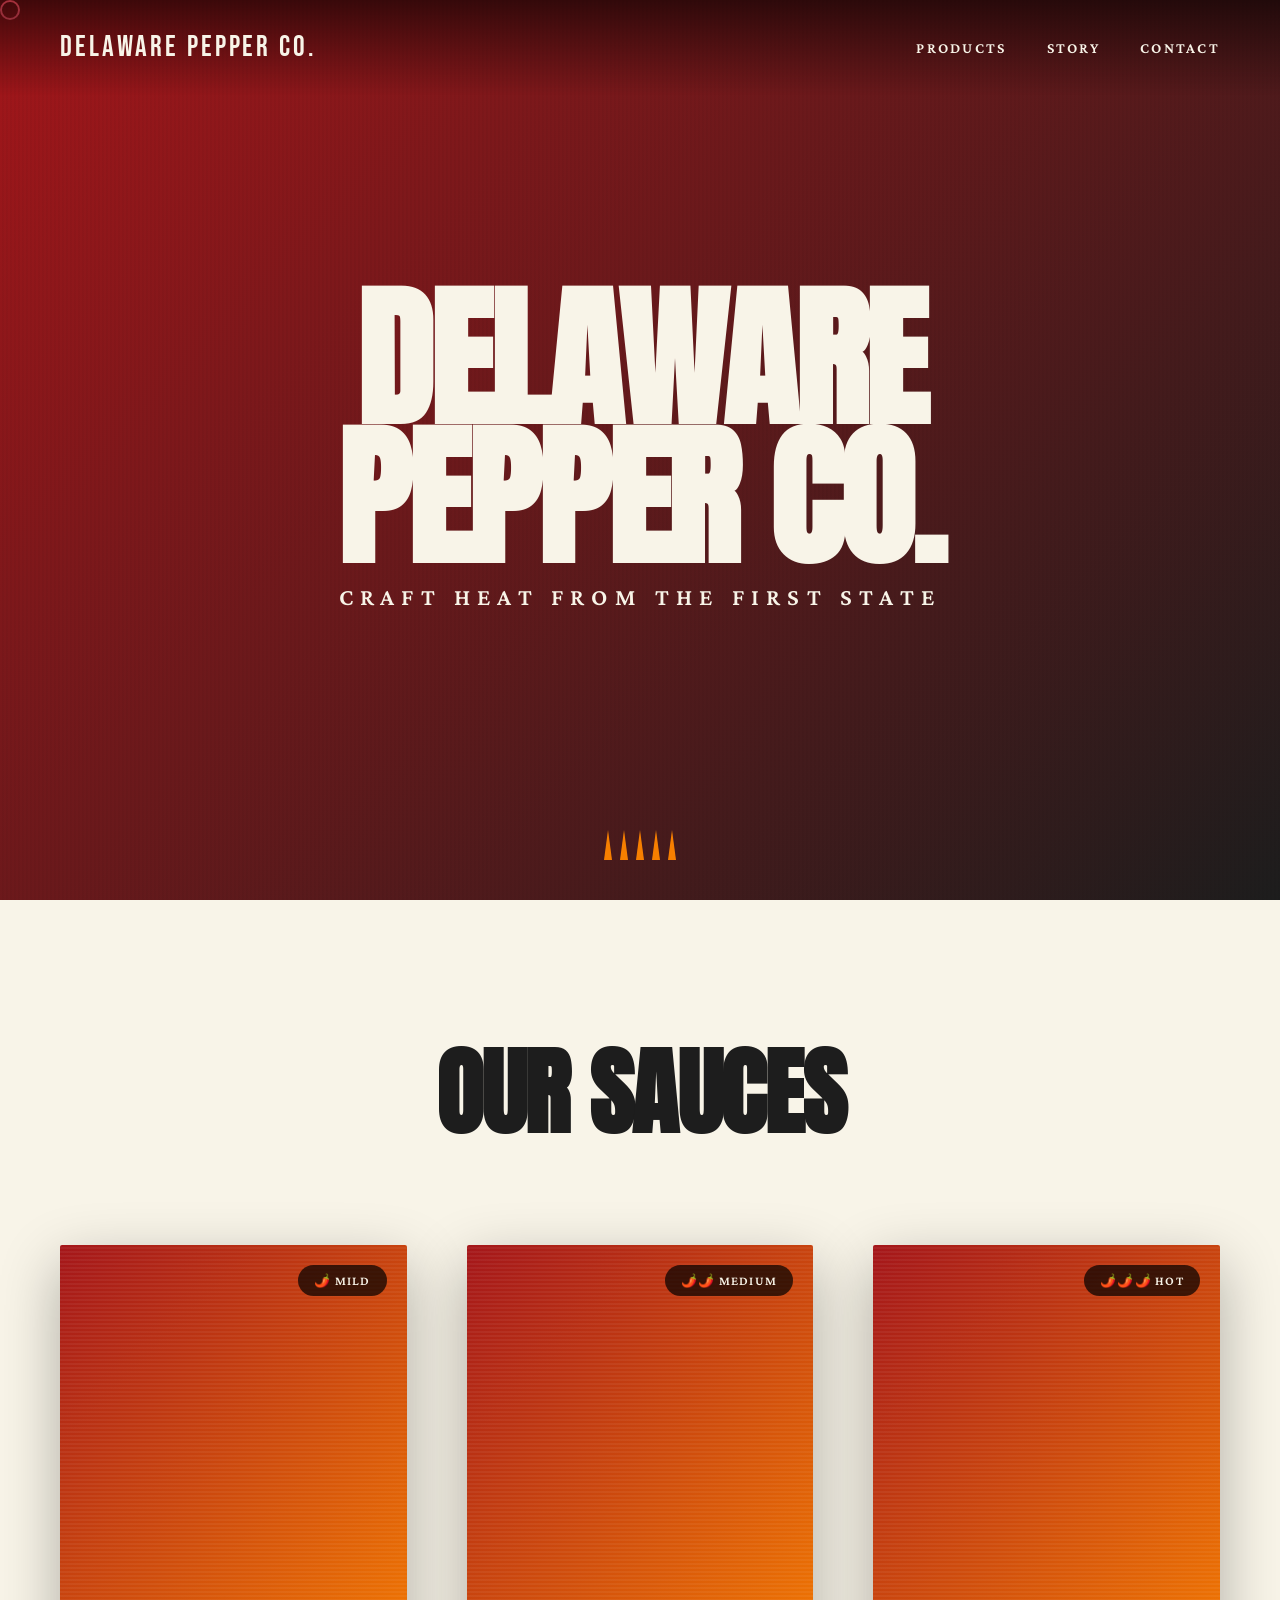
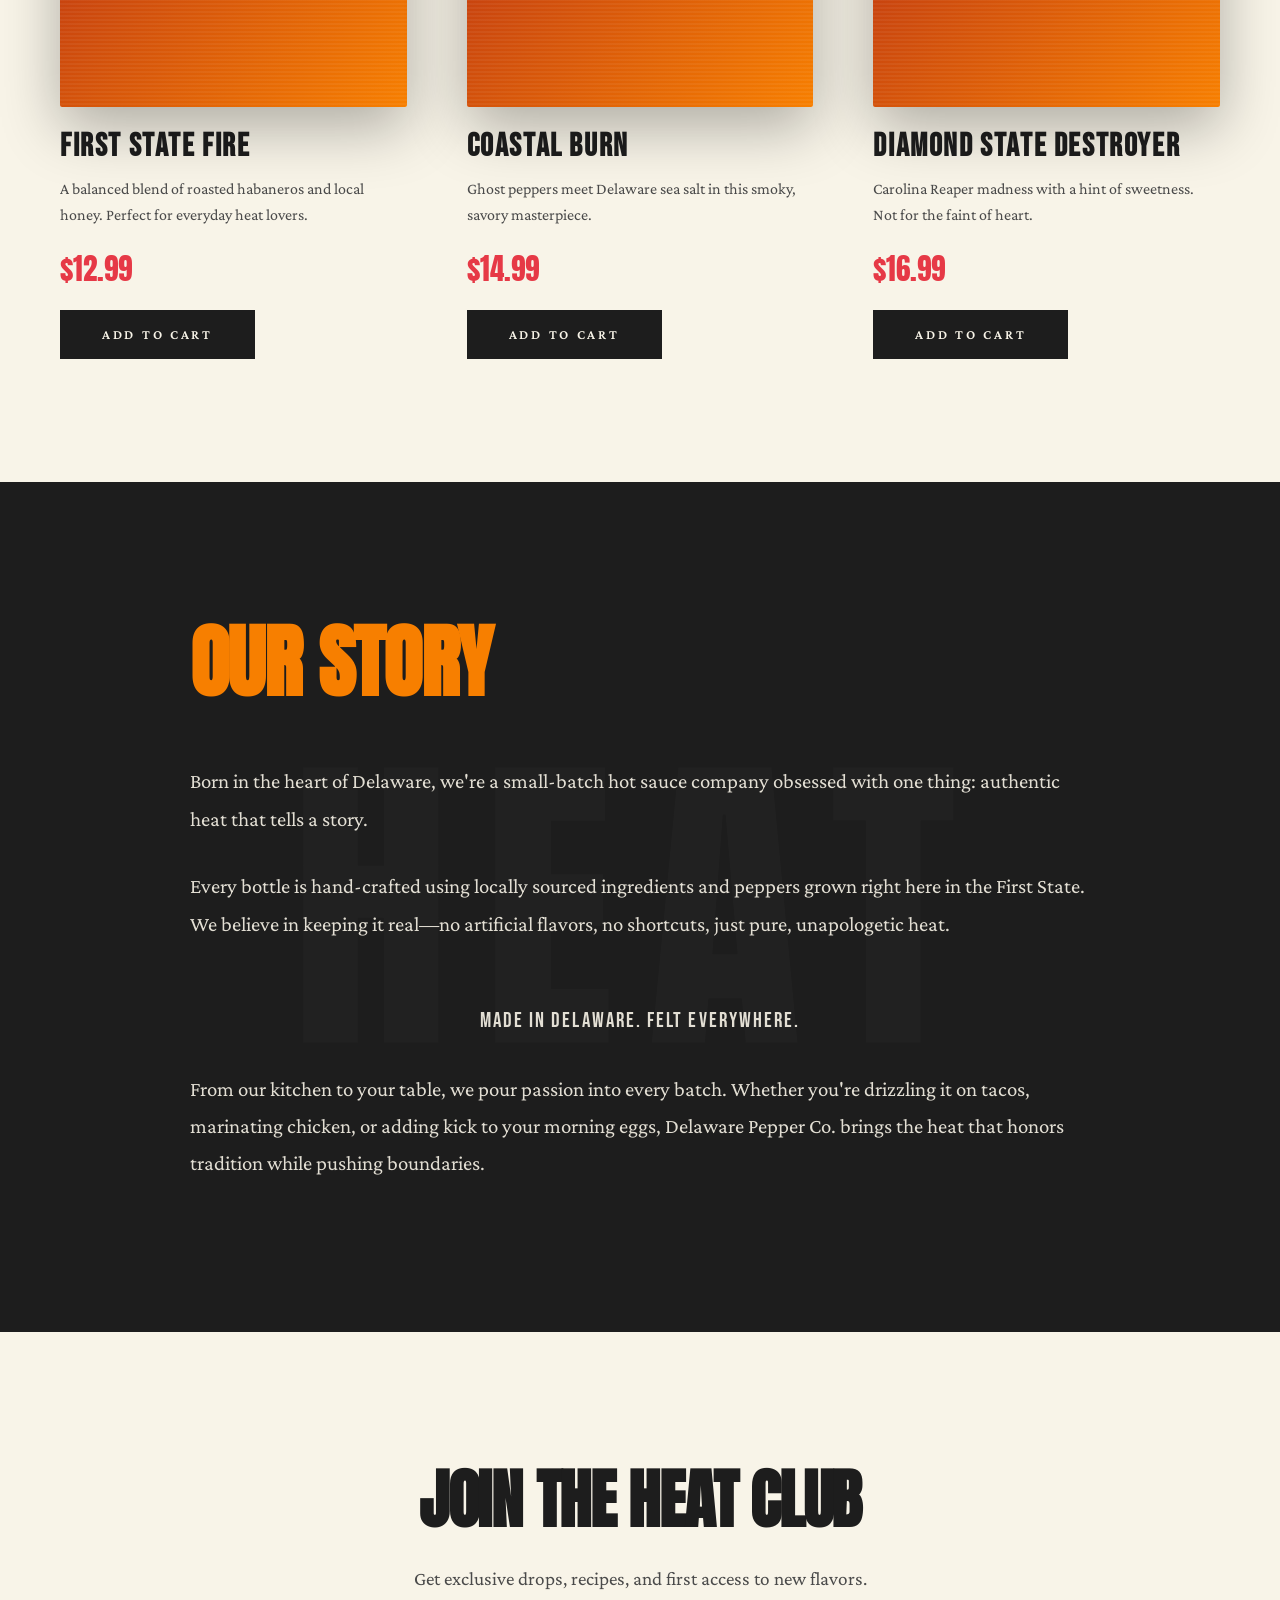
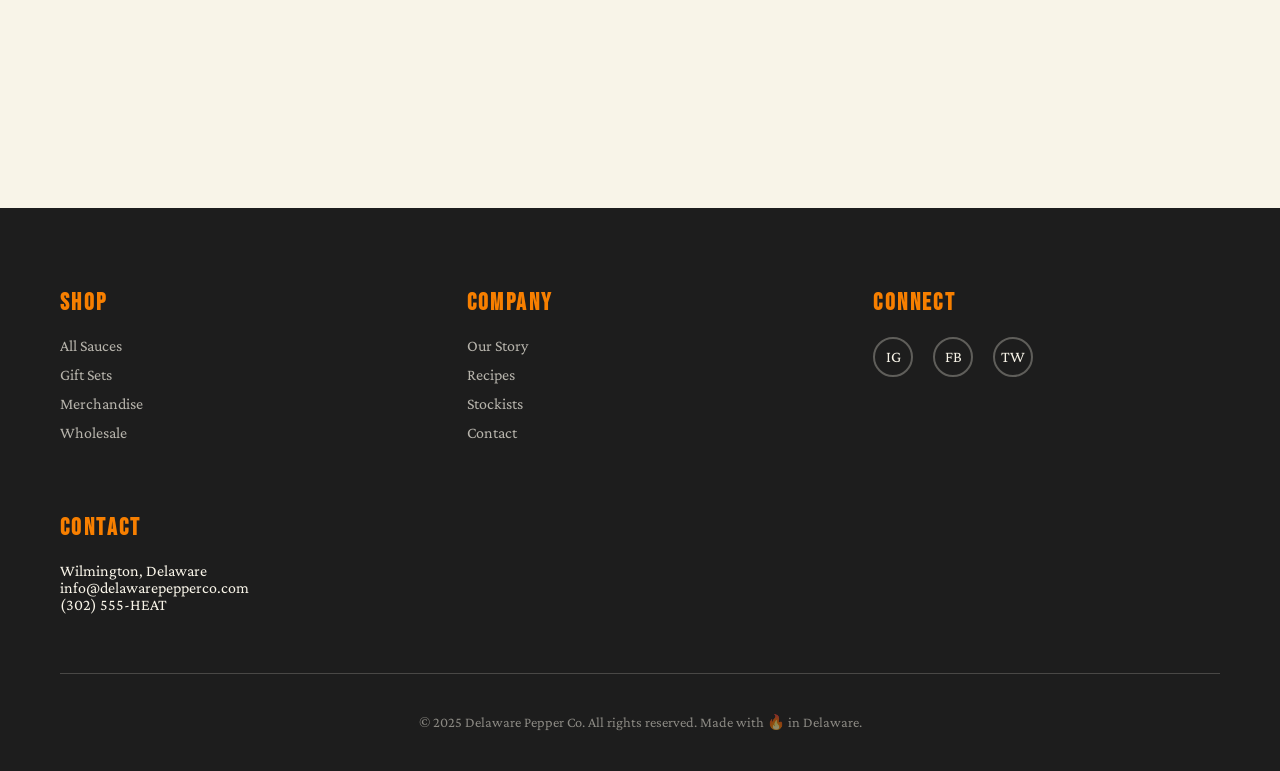
==== delaware-pepper-co.html @ ea8380c6 "Add files via upload" ====
<!DOCTYPE html>
<html lang="en">
<head>
    <meta charset="UTF-8">
    <meta name="viewport" content="width=device-width, initial-scale=1.0">
    <title>Delaware Pepper Co. - Craft Hot Sauce Made in Delaware</title>
    <link href="https://fonts.googleapis.com/css2?family=Bebas+Neue&family=Anton&family=Crimson+Pro:wght@400;600&display=swap" rel="stylesheet">
    <style>
        :root {
            --flame-red: #E63946;
            --deep-red: #A4161A;
            --burnt-orange: #F77F00;
            --cream: #F8F4E8;
            --charcoal: #1D1D1D;
            --smoke: #4A4A4A;
        }

        * {
            margin: 0;
            padding: 0;
            box-sizing: border-box;
        }

        body {
            font-family: 'Crimson Pro', serif;
            background: var(--cream);
            color: var(--charcoal);
            overflow-x: hidden;
        }

        /* Custom Cursor */
        body {
            cursor: none;
        }

        #custom-cursor {
            width: 20px;
            height: 20px;
            border: 2px solid var(--flame-red);
            border-radius: 50%;
            position: fixed;
            pointer-events: none;
            z-index: 9999;
            transition: transform 0.15s ease, opacity 0.3s ease;
            mix-blend-mode: difference;
        }

        #custom-cursor.hover {
            transform: scale(2);
            background: var(--flame-red);
            opacity: 0.3;
        }

        /* Hero Section */
        .hero {
            height: 100vh;
            position: relative;
            display: flex;
            align-items: center;
            justify-content: center;
            overflow: hidden;
            background: linear-gradient(135deg, var(--deep-red) 0%, var(--charcoal) 100%);
        }

        .hero::before {
            content: '';
            position: absolute;
            top: 0;
            left: 0;
            right: 0;
            bottom: 0;
            background: 
                repeating-linear-gradient(
                    90deg,
                    transparent,
                    transparent 2px,
                    rgba(0,0,0,0.03) 2px,
                    rgba(0,0,0,0.03) 4px
                );
            pointer-events: none;
            animation: grain 8s steps(10) infinite;
        }

        @keyframes grain {
            0%, 100% { transform: translate(0, 0); }
            10% { transform: translate(-5%, -5%); }
            20% { transform: translate(-10%, 5%); }
            30% { transform: translate(5%, -10%); }
            40% { transform: translate(-5%, 15%); }
            50% { transform: translate(-10%, 5%); }
            60% { transform: translate(15%, 0); }
            70% { transform: translate(0, 10%); }
            80% { transform: translate(-15%, 0); }
            90% { transform: translate(10%, 5%); }
        }

        .hero-content {
            text-align: center;
            z-index: 2;
            animation: fadeInUp 1s ease-out;
        }

        @keyframes fadeInUp {
            from {
                opacity: 0;
                transform: translateY(40px);
            }
            to {
                opacity: 1;
                transform: translateY(0);
            }
        }

        .hero h1 {
            font-family: 'Anton', sans-serif;
            font-size: clamp(3rem, 12vw, 10rem);
            color: var(--cream);
            letter-spacing: -0.02em;
            line-height: 0.9;
            margin-bottom: 1rem;
            text-transform: uppercase;
            animation: flicker 3s infinite alternate;
        }

        @keyframes flicker {
            0%, 100% { text-shadow: 0 0 20px var(--flame-red), 0 0 40px var(--flame-red); }
            50% { text-shadow: 0 0 10px var(--flame-red), 0 0 20px var(--flame-red); }
        }

        .hero .tagline {
            font-size: clamp(1rem, 2.5vw, 1.5rem);
            color: var(--cream);
            font-weight: 600;
            letter-spacing: 0.3em;
            text-transform: uppercase;
            animation: fadeInUp 1s ease-out 0.3s backwards;
        }

        .heat-indicator {
            position: absolute;
            bottom: 40px;
            left: 50%;
            transform: translateX(-50%);
            display: flex;
            gap: 8px;
            animation: fadeInUp 1s ease-out 0.6s backwards;
        }

        .flame {
            width: 8px;
            height: 30px;
            background: var(--burnt-orange);
            clip-path: polygon(50% 0%, 0% 100%, 100% 100%);
            animation: burn 1.5s infinite alternate;
        }

        .flame:nth-child(2) { animation-delay: 0.2s; }
        .flame:nth-child(3) { animation-delay: 0.4s; }
        .flame:nth-child(4) { animation-delay: 0.6s; }
        .flame:nth-child(5) { animation-delay: 0.8s; }

        @keyframes burn {
            0% { 
                transform: scaleY(1);
                opacity: 0.8;
            }
            100% { 
                transform: scaleY(1.3);
                opacity: 1;
            }
        }

        /* Navigation */
        nav {
            position: fixed;
            top: 0;
            width: 100%;
            z-index: 1000;
            padding: 30px 60px;
            display: flex;
            justify-content: space-between;
            align-items: center;
            background: linear-gradient(180deg, rgba(0,0,0,0.6) 0%, transparent 100%);
        }

        .logo {
            font-family: 'Bebas Neue', sans-serif;
            font-size: 1.8rem;
            color: var(--cream);
            letter-spacing: 0.1em;
        }

        .nav-links {
            display: flex;
            gap: 40px;
            list-style: none;
        }

        .nav-links a {
            color: var(--cream);
            text-decoration: none;
            font-size: 0.95rem;
            letter-spacing: 0.15em;
            text-transform: uppercase;
            font-weight: 600;
            position: relative;
            transition: color 0.3s ease;
        }

        .nav-links a::after {
            content: '';
            position: absolute;
            bottom: -5px;
            left: 0;
            width: 0;
            height: 2px;
            background: var(--flame-red);
            transition: width 0.3s ease;
        }

        .nav-links a:hover::after {
            width: 100%;
        }

        /* Products Section */
        .products {
            padding: 120px 60px;
            background: var(--cream);
        }

        .section-title {
            font-family: 'Anton', sans-serif;
            font-size: clamp(3rem, 8vw, 6rem);
            color: var(--charcoal);
            text-align: center;
            margin-bottom: 80px;
            text-transform: uppercase;
            letter-spacing: -0.02em;
        }

        .product-grid {
            display: grid;
            grid-template-columns: repeat(auto-fit, minmax(300px, 1fr));
            gap: 60px;
            max-width: 1400px;
            margin: 0 auto;
        }

        .product-card {
            position: relative;
            transition: transform 0.4s cubic-bezier(0.34, 1.56, 0.64, 1);
        }

        .product-card:hover {
            transform: translateY(-10px) rotate(-2deg);
        }

        .product-card:nth-child(even):hover {
            transform: translateY(-10px) rotate(2deg);
        }

        .product-image {
            width: 100%;
            aspect-ratio: 3/4;
            background: linear-gradient(135deg, var(--deep-red), var(--burnt-orange));
            border-radius: 2px;
            margin-bottom: 20px;
            position: relative;
            overflow: hidden;
            box-shadow: 0 20px 60px rgba(0,0,0,0.3);
        }

        .product-image::before {
            content: '';
            position: absolute;
            top: 0;
            left: 0;
            right: 0;
            bottom: 0;
            background: 
                repeating-linear-gradient(
                    0deg,
                    transparent,
                    transparent 2px,
                    rgba(255,255,255,0.05) 2px,
                    rgba(255,255,255,0.05) 4px
                );
        }

        .product-heat {
            position: absolute;
            top: 20px;
            right: 20px;
            background: rgba(0,0,0,0.7);
            padding: 8px 16px;
            border-radius: 20px;
            color: var(--cream);
            font-size: 0.8rem;
            letter-spacing: 0.1em;
            text-transform: uppercase;
            font-weight: 600;
        }

        .product-name {
            font-family: 'Bebas Neue', sans-serif;
            font-size: 2rem;
            color: var(--charcoal);
            margin-bottom: 10px;
            letter-spacing: 0.05em;
        }

        .product-desc {
            color: var(--smoke);
            line-height: 1.6;
            margin-bottom: 20px;
        }

        .product-price {
            font-family: 'Anton', sans-serif;
            font-size: 1.8rem;
            color: var(--flame-red);
            margin-bottom: 20px;
        }

        .btn {
            display: inline-block;
            padding: 15px 40px;
            background: var(--charcoal);
            color: var(--cream);
            text-decoration: none;
            text-transform: uppercase;
            letter-spacing: 0.2em;
            font-weight: 600;
            font-size: 0.85rem;
            border: 2px solid var(--charcoal);
            transition: all 0.3s ease;
            position: relative;
            overflow: hidden;
        }

        .btn::before {
            content: '';
            position: absolute;
            top: 0;
            left: -100%;
            width: 100%;
            height: 100%;
            background: var(--flame-red);
            transition: left 0.3s ease;
            z-index: -1;
        }

        .btn:hover::before {
            left: 0;
        }

        .btn:hover {
            border-color: var(--flame-red);
        }

        /* Story Section */
        .story {
            padding: 120px 60px;
            background: var(--charcoal);
            color: var(--cream);
            position: relative;
            overflow: hidden;
        }

        .story::before {
            content: 'HEAT';
            position: absolute;
            top: 50%;
            left: 50%;
            transform: translate(-50%, -50%);
            font-family: 'Anton', sans-serif;
            font-size: 25vw;
            color: rgba(255,255,255,0.02);
            z-index: 0;
            letter-spacing: 0.1em;
        }

        .story-content {
            max-width: 900px;
            margin: 0 auto;
            position: relative;
            z-index: 1;
        }

        .story h2 {
            font-family: 'Anton', sans-serif;
            font-size: clamp(3rem, 8vw, 5rem);
            margin-bottom: 40px;
            text-transform: uppercase;
            letter-spacing: -0.02em;
            color: var(--burnt-orange);
        }

        .story p {
            font-size: 1.3rem;
            line-height: 1.8;
            margin-bottom: 30px;
            color: rgba(248,244,232,0.9);
        }

        .story-highlight {
            font-family: 'Bebas Neue', sans-serif;
            font-size: 2rem;
            color: var(--flame-red);
            letter-spacing: 0.1em;
            margin: 60px 0;
            text-align: center;
        }

        /* Newsletter Section */
        .newsletter {
            padding: 120px 60px;
            background: var(--cream);
            text-align: center;
        }

        .newsletter h2 {
            font-family: 'Anton', sans-serif;
            font-size: clamp(2.5rem, 6vw, 4rem);
            margin-bottom: 20px;
            text-transform: uppercase;
            letter-spacing: -0.02em;
        }

        .newsletter p {
            font-size: 1.2rem;
            color: var(--smoke);
            margin-bottom: 40px;
            max-width: 600px;
            margin-left: auto;
            margin-right: auto;
        }

        .newsletter-form {
            display: flex;
            gap: 20px;
            max-width: 600px;
            margin: 0 auto;
        }

        .newsletter-form input {
            flex: 1;
            padding: 18px 30px;
            border: 3px solid var(--charcoal);
            background: white;
            font-family: 'Crimson Pro', serif;
            font-size: 1rem;
            color: var(--charcoal);
            outline: none;
            transition: border-color 0.3s ease;
        }

        .newsletter-form input:focus {
            border-color: var(--flame-red);
        }

        .newsletter-form button {
            padding: 18px 50px;
            background: var(--flame-red);
            color: white;
            border: 3px solid var(--flame-red);
            font-family: 'Crimson Pro', serif;
            font-size: 1rem;
            font-weight: 600;
            text-transform: uppercase;
            letter-spacing: 0.2em;
            cursor: pointer;
            transition: all 0.3s ease;
        }

        .newsletter-form button:hover {
            background: var(--deep-red);
            border-color: var(--deep-red);
            transform: translateY(-2px);
        }

        /* Footer */
        footer {
            padding: 80px 60px 40px;
            background: var(--charcoal);
            color: var(--cream);
        }

        .footer-content {
            max-width: 1400px;
            margin: 0 auto;
            display: grid;
            grid-template-columns: repeat(auto-fit, minmax(250px, 1fr));
            gap: 60px;
            margin-bottom: 60px;
        }

        .footer-section h3 {
            font-family: 'Bebas Neue', sans-serif;
            font-size: 1.5rem;
            margin-bottom: 20px;
            letter-spacing: 0.1em;
            color: var(--burnt-orange);
        }

        .footer-section ul {
            list-style: none;
        }

        .footer-section ul li {
            margin-bottom: 12px;
        }

        .footer-section a {
            color: rgba(248,244,232,0.7);
            text-decoration: none;
            transition: color 0.3s ease;
        }

        .footer-section a:hover {
            color: var(--flame-red);
        }

        .footer-bottom {
            text-align: center;
            padding-top: 40px;
            border-top: 1px solid rgba(248,244,232,0.2);
            color: rgba(248,244,232,0.5);
            font-size: 0.9rem;
        }

        .social-links {
            display: flex;
            gap: 20px;
            margin-top: 20px;
        }

        .social-links a {
            width: 40px;
            height: 40px;
            border: 2px solid rgba(248,244,232,0.3);
            border-radius: 50%;
            display: flex;
            align-items: center;
            justify-content: center;
            color: var(--cream);
            text-decoration: none;
            transition: all 0.3s ease;
        }

        .social-links a:hover {
            border-color: var(--flame-red);
            background: var(--flame-red);
            transform: translateY(-3px);
        }

        /* Responsive */
        @media (max-width: 768px) {
            nav {
                padding: 20px 30px;
            }

            .nav-links {
                gap: 20px;
            }

            .products,
            .story,
            .newsletter,
            footer {
                padding: 80px 30px;
            }

            .newsletter-form {
                flex-direction: column;
            }

            body {
                cursor: auto;
            }

            #custom-cursor {
                display: none;
            }
        }

        /* Scroll Animations */
        [data-animate] {
            opacity: 0;
            transform: translateY(40px);
            transition: opacity 0.8s ease, transform 0.8s ease;
        }

        [data-animate].animated {
            opacity: 1;
            transform: translateY(0);
        }
    </style>
</head>
<body>
    <div id="custom-cursor"></div>

    <nav>
        <div class="logo">DELAWARE PEPPER CO.</div>
        <ul class="nav-links">
            <li><a href="#products">Products</a></li>
            <li><a href="#story">Story</a></li>
            <li><a href="#contact">Contact</a></li>
        </ul>
    </nav>

    <section class="hero">
        <div class="hero-content">
            <h1>DELAWARE<br>PEPPER CO.</h1>
            <p class="tagline">Craft Heat From The First State</p>
        </div>
        <div class="heat-indicator">
            <div class="flame"></div>
            <div class="flame"></div>
            <div class="flame"></div>
            <div class="flame"></div>
            <div class="flame"></div>
        </div>
    </section>

    <section class="products" id="products">
        <h2 class="section-title" data-animate>Our Sauces</h2>
        <div class="product-grid">
            <div class="product-card" data-animate>
                <div class="product-image">
                    <span class="product-heat">🌶️ Mild</span>
                </div>
                <h3 class="product-name">First State Fire</h3>
                <p class="product-desc">A balanced blend of roasted habaneros and local honey. Perfect for everyday heat lovers.</p>
                <p class="product-price">$12.99</p>
                <a href="#" class="btn">Add to Cart</a>
            </div>

            <div class="product-card" data-animate>
                <div class="product-image">
                    <span class="product-heat">🌶️🌶️ Medium</span>
                </div>
                <h3 class="product-name">Coastal Burn</h3>
                <p class="product-desc">Ghost peppers meet Delaware sea salt in this smoky, savory masterpiece.</p>
                <p class="product-price">$14.99</p>
                <a href="#" class="btn">Add to Cart</a>
            </div>

            <div class="product-card" data-animate>
                <div class="product-image">
                    <span class="product-heat">🌶️🌶️🌶️ Hot</span>
                </div>
                <h3 class="product-name">Diamond State Destroyer</h3>
                <p class="product-desc">Carolina Reaper madness with a hint of sweetness. Not for the faint of heart.</p>
                <p class="product-price">$16.99</p>
                <a href="#" class="btn">Add to Cart</a>
            </div>
        </div>
    </section>

    <section class="story" id="story">
        <div class="story-content">
            <h2 data-animate>Our Story</h2>
            <p data-animate>Born in the heart of Delaware, we're a small-batch hot sauce company obsessed with one thing: authentic heat that tells a story.</p>
            <p data-animate>Every bottle is hand-crafted using locally sourced ingredients and peppers grown right here in the First State. We believe in keeping it real—no artificial flavors, no shortcuts, just pure, unapologetic heat.</p>
            <p class="story-highlight" data-animate>Made in Delaware. Felt Everywhere.</p>
            <p data-animate>From our kitchen to your table, we pour passion into every batch. Whether you're drizzling it on tacos, marinating chicken, or adding kick to your morning eggs, Delaware Pepper Co. brings the heat that honors tradition while pushing boundaries.</p>
        </div>
    </section>

    <section class="newsletter" id="contact">
        <h2 data-animate>Join The Heat Club</h2>
        <p data-animate>Get exclusive drops, recipes, and first access to new flavors.</p>
        <form class="newsletter-form" data-animate>
            <input type="email" placeholder="Your email address" required>
            <button type="submit">Subscribe</button>
        </form>
    </section>

    <footer>
        <div class="footer-content">
            <div class="footer-section">
                <h3>Shop</h3>
                <ul>
                    <li><a href="#">All Sauces</a></li>
                    <li><a href="#">Gift Sets</a></li>
                    <li><a href="#">Merchandise</a></li>
                    <li><a href="#">Wholesale</a></li>
                </ul>
            </div>
            <div class="footer-section">
                <h3>Company</h3>
                <ul>
                    <li><a href="#">Our Story</a></li>
                    <li><a href="#">Recipes</a></li>
                    <li><a href="#">Stockists</a></li>
                    <li><a href="#">Contact</a></li>
                </ul>
            </div>
            <div class="footer-section">
                <h3>Connect</h3>
                <div class="social-links">
                    <a href="#">IG</a>
                    <a href="#">FB</a>
                    <a href="#">TW</a>
                </div>
            </div>
            <div class="footer-section">
                <h3>Contact</h3>
                <p>Wilmington, Delaware<br>info@delawarepepperco.com<br>(302) 555-HEAT</p>
            </div>
        </div>
        <div class="footer-bottom">
            <p>&copy; 2025 Delaware Pepper Co. All rights reserved. Made with 🔥 in Delaware.</p>
        </div>
    </footer>

    <script>
        // Custom Cursor
        const cursor = document.getElementById('custom-cursor');
        const links = document.querySelectorAll('a, button');

        document.addEventListener('mousemove', (e) => {
            cursor.style.left = e.clientX + 'px';
            cursor.style.top = e.clientY + 'px';
        });

        links.forEach(link => {
            link.addEventListener('mouseenter', () => cursor.classList.add('hover'));
            link.addEventListener('mouseleave', () => cursor.classList.remove('hover'));
        });

        // Scroll Animations
        const animateOnScroll = () => {
            const elements = document.querySelectorAll('[data-animate]');
            elements.forEach((element, index) => {
                const elementTop = element.getBoundingClientRect().top;
                const windowHeight = window.innerHeight;
                
                if (elementTop < windowHeight - 100) {
                    setTimeout(() => {
                        element.classList.add('animated');
                    }, index * 100);
                }
            });
        };

        window.addEventListener('scroll', animateOnScroll);
        animateOnScroll(); // Initial check

        // Newsletter Form
        document.querySelector('.newsletter-form').addEventListener('submit', (e) => {
            e.preventDefault();
            alert('Thanks for joining the Heat Club! 🔥');
            e.target.reset();
        });

        // Smooth Scroll
        document.querySelectorAll('a[href^="#"]').forEach(anchor => {
            anchor.addEventListener('click', function (e) {
                e.preventDefault();
                const target = document.querySelector(this.getAttribute('href'));
                if (target) {
                    target.scrollIntoView({ behavior: 'smooth', block: 'start' });
                }
            });
        });
    </script>
</body>
</html>
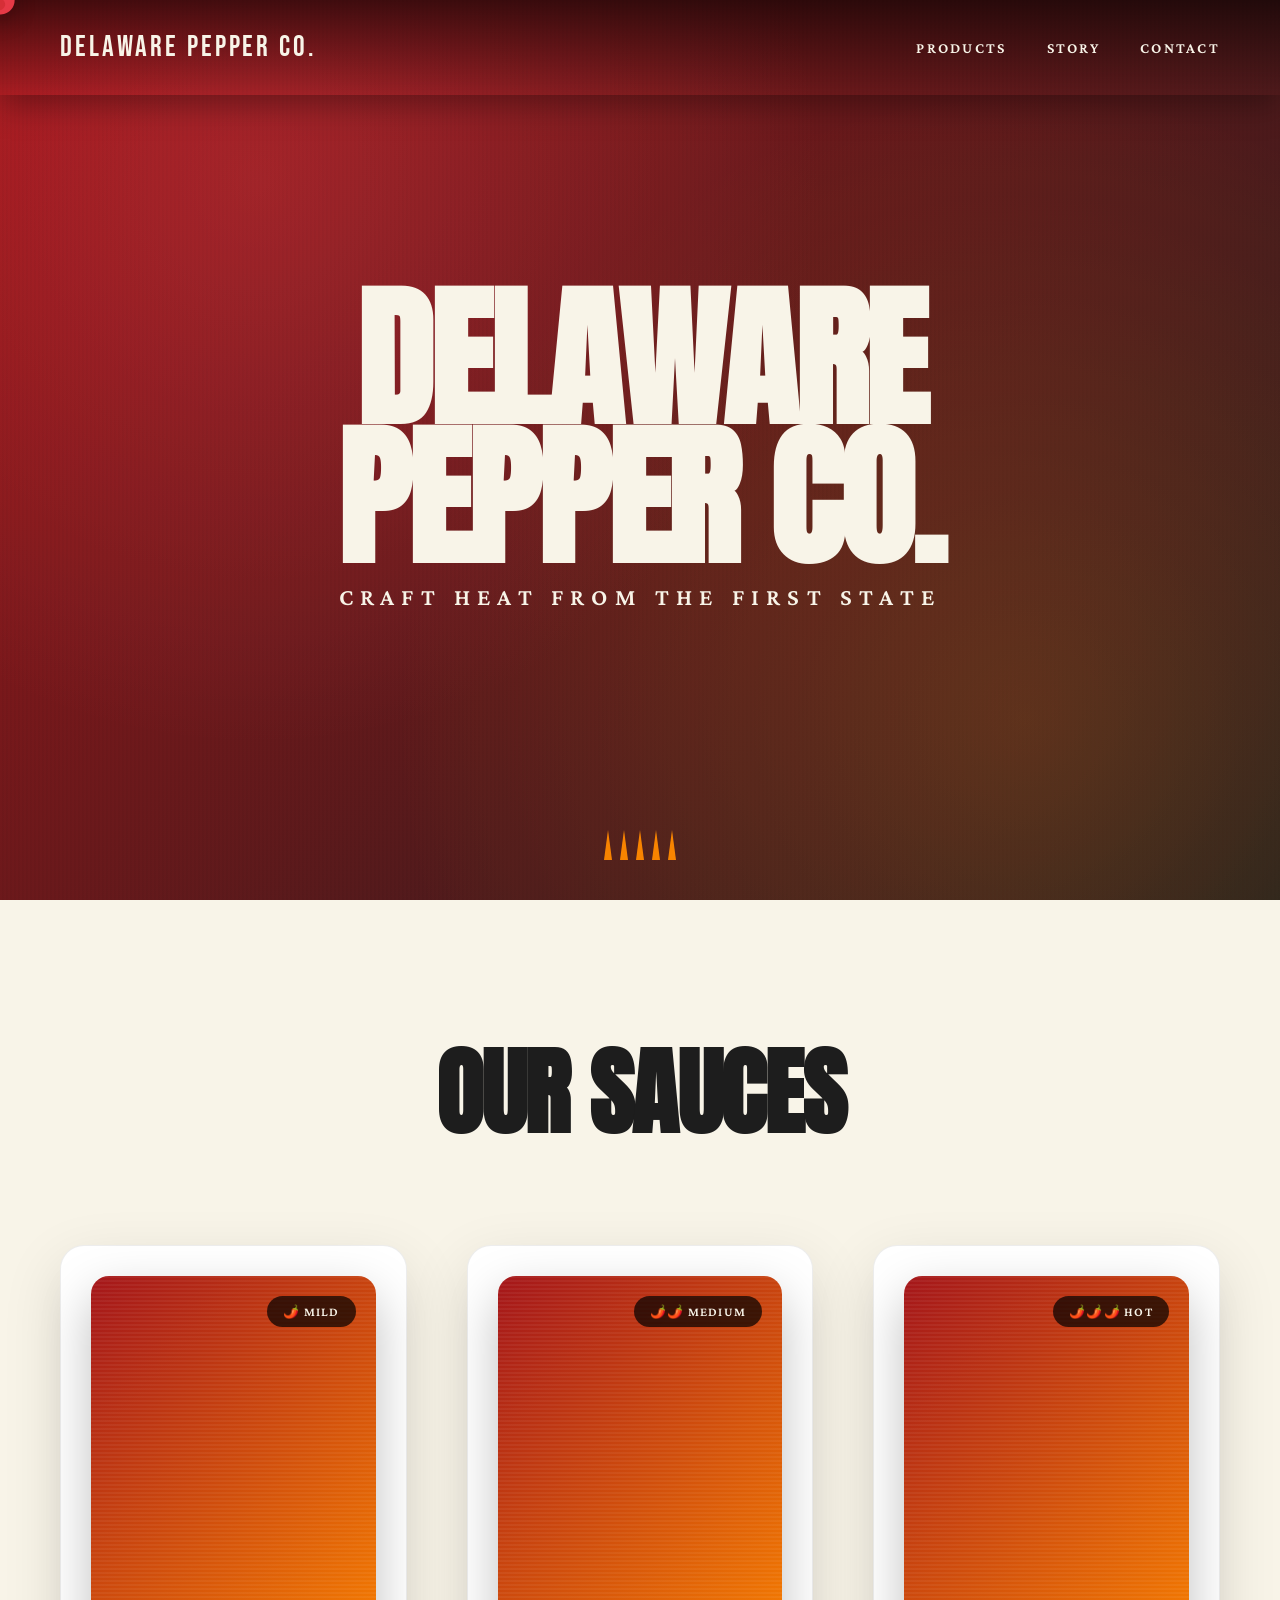
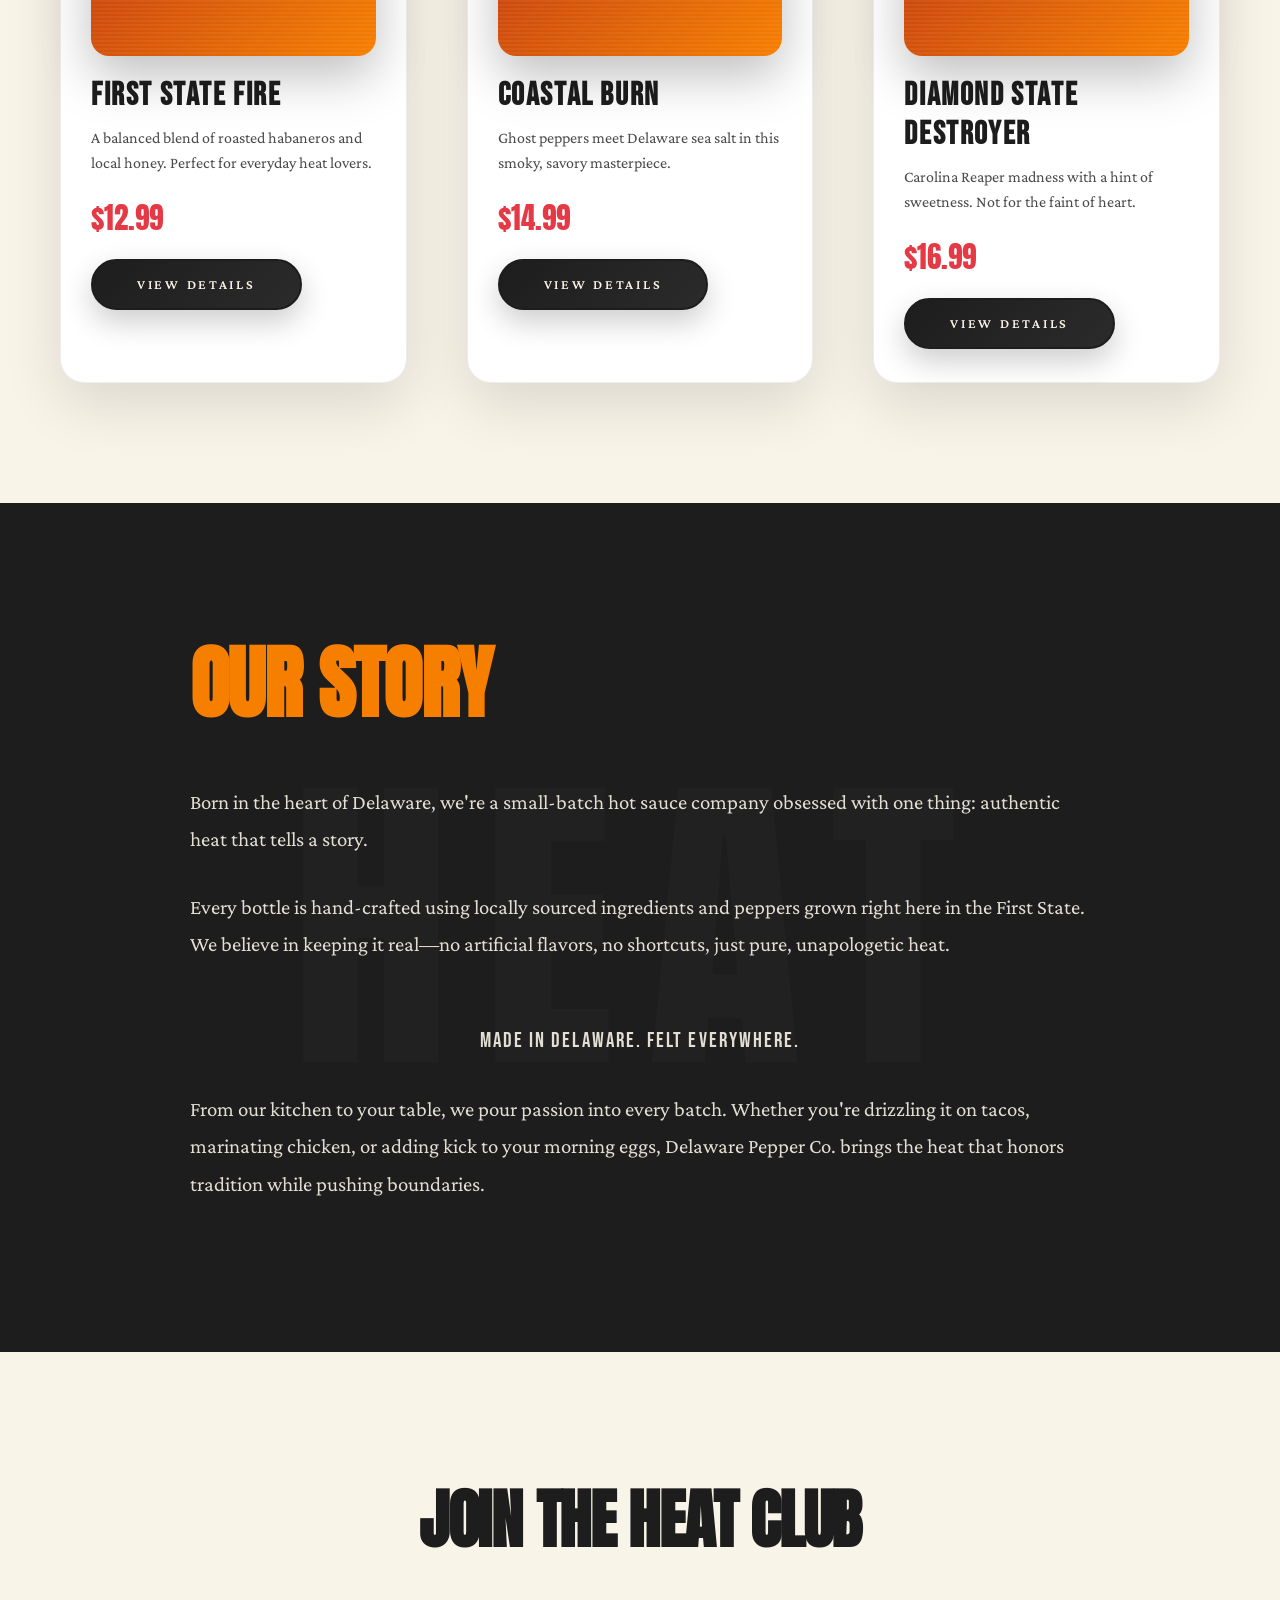
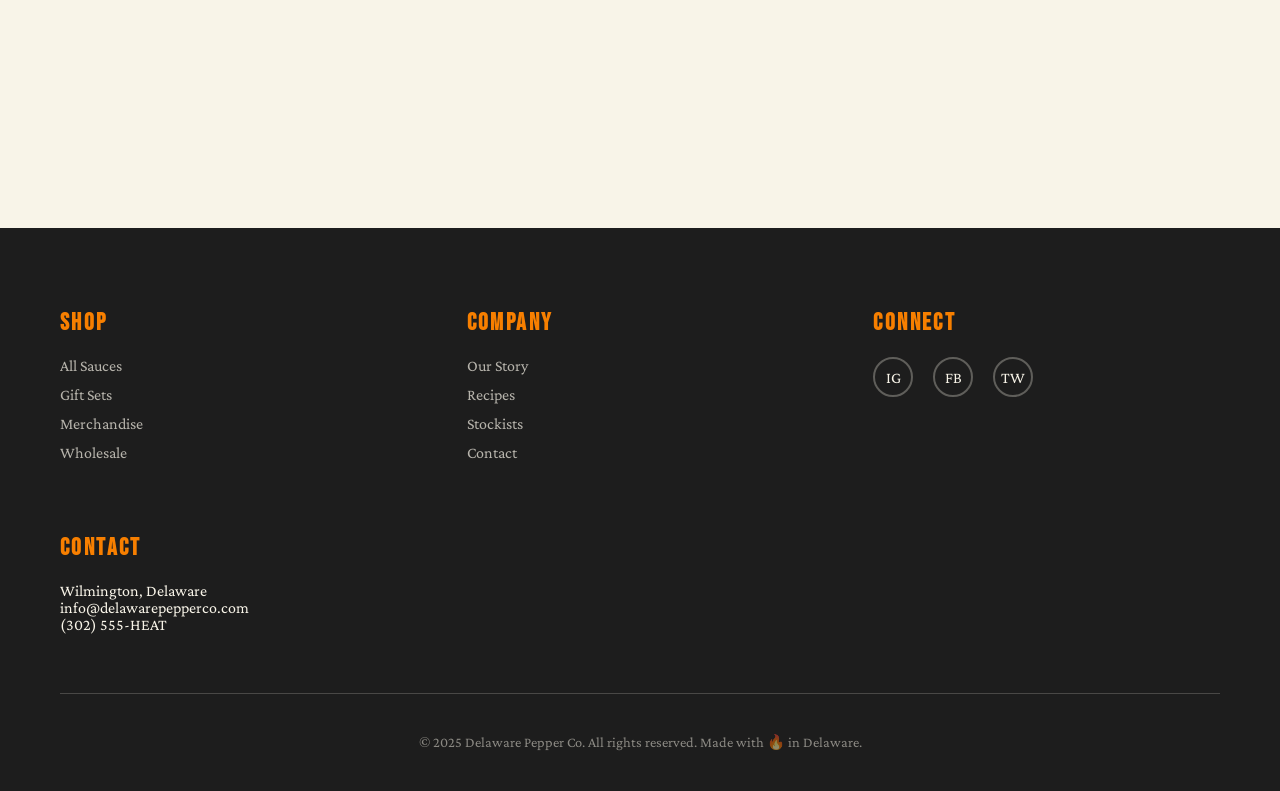
==== commit 18650ce4: "Enhance visuals and pepper cursor" ====
--- a/delaware-pepper-co.html
+++ b/delaware-pepper-co.html
@@ -21,6 +21,24 @@
             box-sizing: border-box;
         }
 
+        html {
+            scroll-behavior: smooth;
+        }
+
+        ::selection {
+            background: rgba(230, 57, 70, 0.25);
+            color: var(--charcoal);
+        }
+
+        a:focus-visible,
+        button:focus-visible,
+        input:focus-visible,
+        textarea:focus-visible {
+            outline: 2px dashed var(--burnt-orange);
+            outline-offset: 4px;
+        }
+
+
         body {
             font-family: 'Crimson Pro', serif;
             background: var(--cream);
@@ -33,22 +51,24 @@
             cursor: none;
         }
 
+        
         #custom-cursor {
-            width: 20px;
-            height: 20px;
-            border: 2px solid var(--flame-red);
-            border-radius: 50%;
+            width: 36px;
+            height: 36px;
             position: fixed;
             pointer-events: none;
             z-index: 9999;
-            transition: transform 0.15s ease, opacity 0.3s ease;
-            mix-blend-mode: difference;
+            background-image: url("data:image/svg+xml;utf8,<svg xmlns='http://www.w3.org/2000/svg' viewBox='0 0 64 64'><path fill='%23E63946' d='M42 8c-6 2-10 7-11 14-9 2-16 10-15 20 1 12 12 18 23 15 10-2 19-12 19-24 0-11-6-20-16-25z'/><path fill='%23228B22' d='M38 6c1-4 4-6 9-6 2 6-1 10-6 12-3 2-5 4-7 7-1-5 0-9 4-13z'/><path fill='%23B71C1C' d='M24 32c-4 2-6 6-5 10 1 6 7 9 13 8 5-1 10-6 9-12-1-6-6-9-12-8z' opacity='0.35'/></svg>");
+            background-size: contain;
+            background-repeat: no-repeat;
+            transform: translate(-50%, -50%);
+            transition: transform 0.12s ease, filter 0.2s ease, opacity 0.2s ease;
+            filter: drop-shadow(0 6px 10px rgba(0,0,0,0.25));
         }
 
         #custom-cursor.hover {
-            transform: scale(2);
-            background: var(--flame-red);
-            opacity: 0.3;
+            transform: translate(-50%, -50%) scale(1.2) rotate(-12deg);
+            filter: drop-shadow(0 8px 16px rgba(230, 57, 70, 0.45));
         }
 
         /* Hero Section */
@@ -81,6 +101,17 @@
             animation: grain 8s steps(10) infinite;
         }
 
+        .hero::after {
+            content: '';
+            position: absolute;
+            inset: 0;
+            background: radial-gradient(circle at 20% 20%, rgba(230, 57, 70, 0.3), transparent 45%),
+                radial-gradient(circle at 80% 80%, rgba(247, 127, 0, 0.25), transparent 50%);
+            mix-blend-mode: screen;
+            opacity: 0.8;
+            pointer-events: none;
+        }
+
         @keyframes grain {
             0%, 100% { transform: translate(0, 0); }
             10% { transform: translate(-5%, -5%); }
@@ -181,6 +212,7 @@
             justify-content: space-between;
             align-items: center;
             background: linear-gradient(180deg, rgba(0,0,0,0.6) 0%, transparent 100%);
+            box-shadow: 0 10px 30px rgba(0,0,0,0.35);
         }
 
         .logo {
@@ -249,25 +281,31 @@
         .product-card {
             position: relative;
             transition: transform 0.4s cubic-bezier(0.34, 1.56, 0.64, 1);
+            background: white;
+            border-radius: 24px;
+            padding: 30px;
+            box-shadow: 0 20px 60px rgba(0,0,0,0.12);
+            border: 1px solid rgba(29, 29, 29, 0.08);
         }
 
         .product-card:hover {
-            transform: translateY(-10px) rotate(-2deg);
+            transform: translateY(-12px) rotate(-1deg);
+            box-shadow: 0 30px 80px rgba(0,0,0,0.18);
         }
 
         .product-card:nth-child(even):hover {
-            transform: translateY(-10px) rotate(2deg);
+            transform: translateY(-12px) rotate(1deg);
         }
 
         .product-image {
             width: 100%;
             aspect-ratio: 3/4;
             background: linear-gradient(135deg, var(--deep-red), var(--burnt-orange));
-            border-radius: 2px;
+            border-radius: 18px;
             margin-bottom: 20px;
             position: relative;
             overflow: hidden;
-            box-shadow: 0 20px 60px rgba(0,0,0,0.3);
+            box-shadow: 0 20px 50px rgba(0,0,0,0.25);
         }
 
         .product-image::before {
@@ -324,8 +362,8 @@
 
         .btn {
             display: inline-block;
-            padding: 15px 40px;
-            background: var(--charcoal);
+            padding: 16px 44px;
+            background: linear-gradient(135deg, var(--charcoal), #2b2b2b);
             color: var(--cream);
             text-decoration: none;
             text-transform: uppercase;
@@ -336,6 +374,8 @@
             transition: all 0.3s ease;
             position: relative;
             overflow: hidden;
+            border-radius: 999px;
+            box-shadow: 0 12px 30px rgba(0,0,0,0.2);
         }
 
         .btn::before {
@@ -345,7 +385,7 @@
             left: -100%;
             width: 100%;
             height: 100%;
-            background: var(--flame-red);
+            background: linear-gradient(135deg, var(--flame-red), var(--burnt-orange));
             transition: left 0.3s ease;
             z-index: -1;
         }
@@ -633,7 +673,7 @@
                 <h3 class="product-name">First State Fire</h3>
                 <p class="product-desc">A balanced blend of roasted habaneros and local honey. Perfect for everyday heat lovers.</p>
                 <p class="product-price">$12.99</p>
-                <a href="#" class="btn">Add to Cart</a>
+                <a href="products.html" class="btn">View Details</a>
             </div>
 
             <div class="product-card" data-animate>
@@ -643,7 +683,7 @@
                 <h3 class="product-name">Coastal Burn</h3>
                 <p class="product-desc">Ghost peppers meet Delaware sea salt in this smoky, savory masterpiece.</p>
                 <p class="product-price">$14.99</p>
-                <a href="#" class="btn">Add to Cart</a>
+                <a href="products.html" class="btn">View Details</a>
             </div>
 
             <div class="product-card" data-animate>
@@ -653,7 +693,7 @@
                 <h3 class="product-name">Diamond State Destroyer</h3>
                 <p class="product-desc">Carolina Reaper madness with a hint of sweetness. Not for the faint of heart.</p>
                 <p class="product-price">$16.99</p>
-                <a href="#" class="btn">Add to Cart</a>
+                <a href="products.html" class="btn">View Details</a>
             </div>
         </div>
     </section>
@@ -767,4 +807,4 @@
         });
     </script>
 </body>
-</html>+</html>
